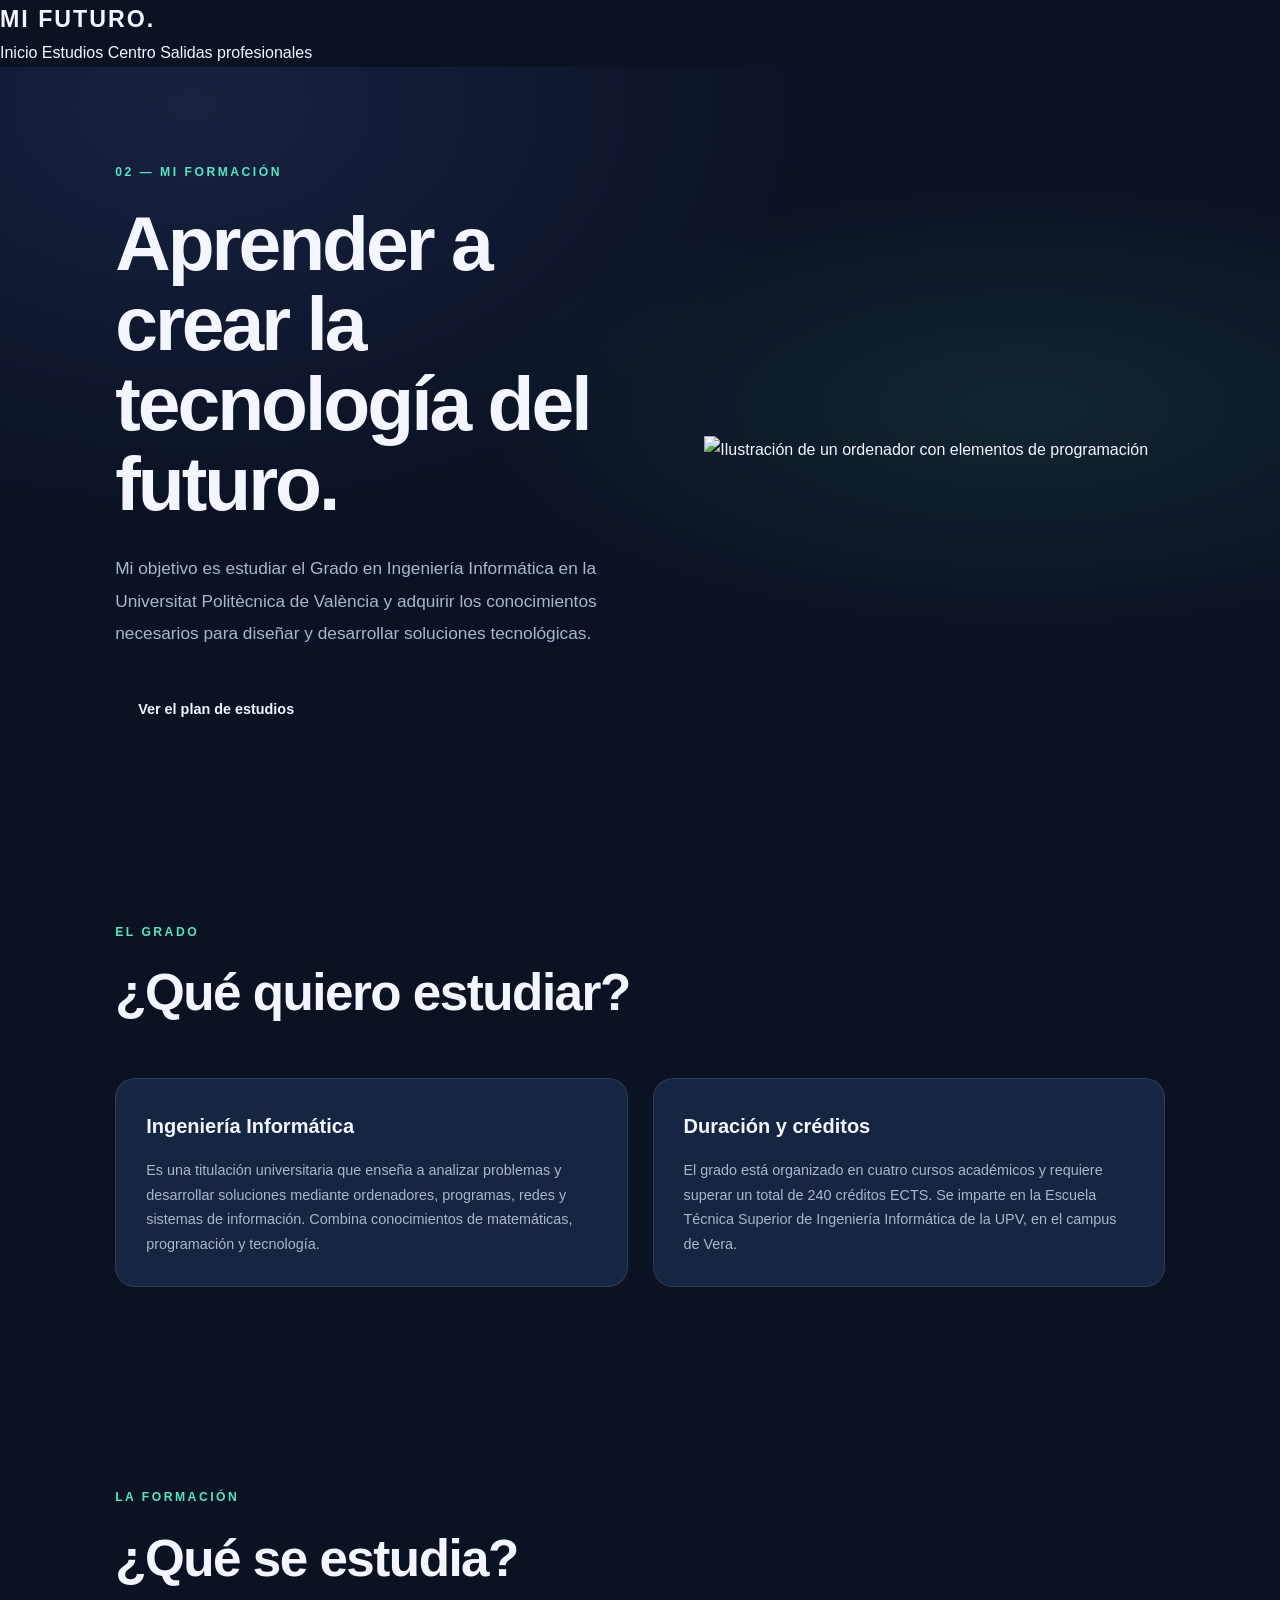
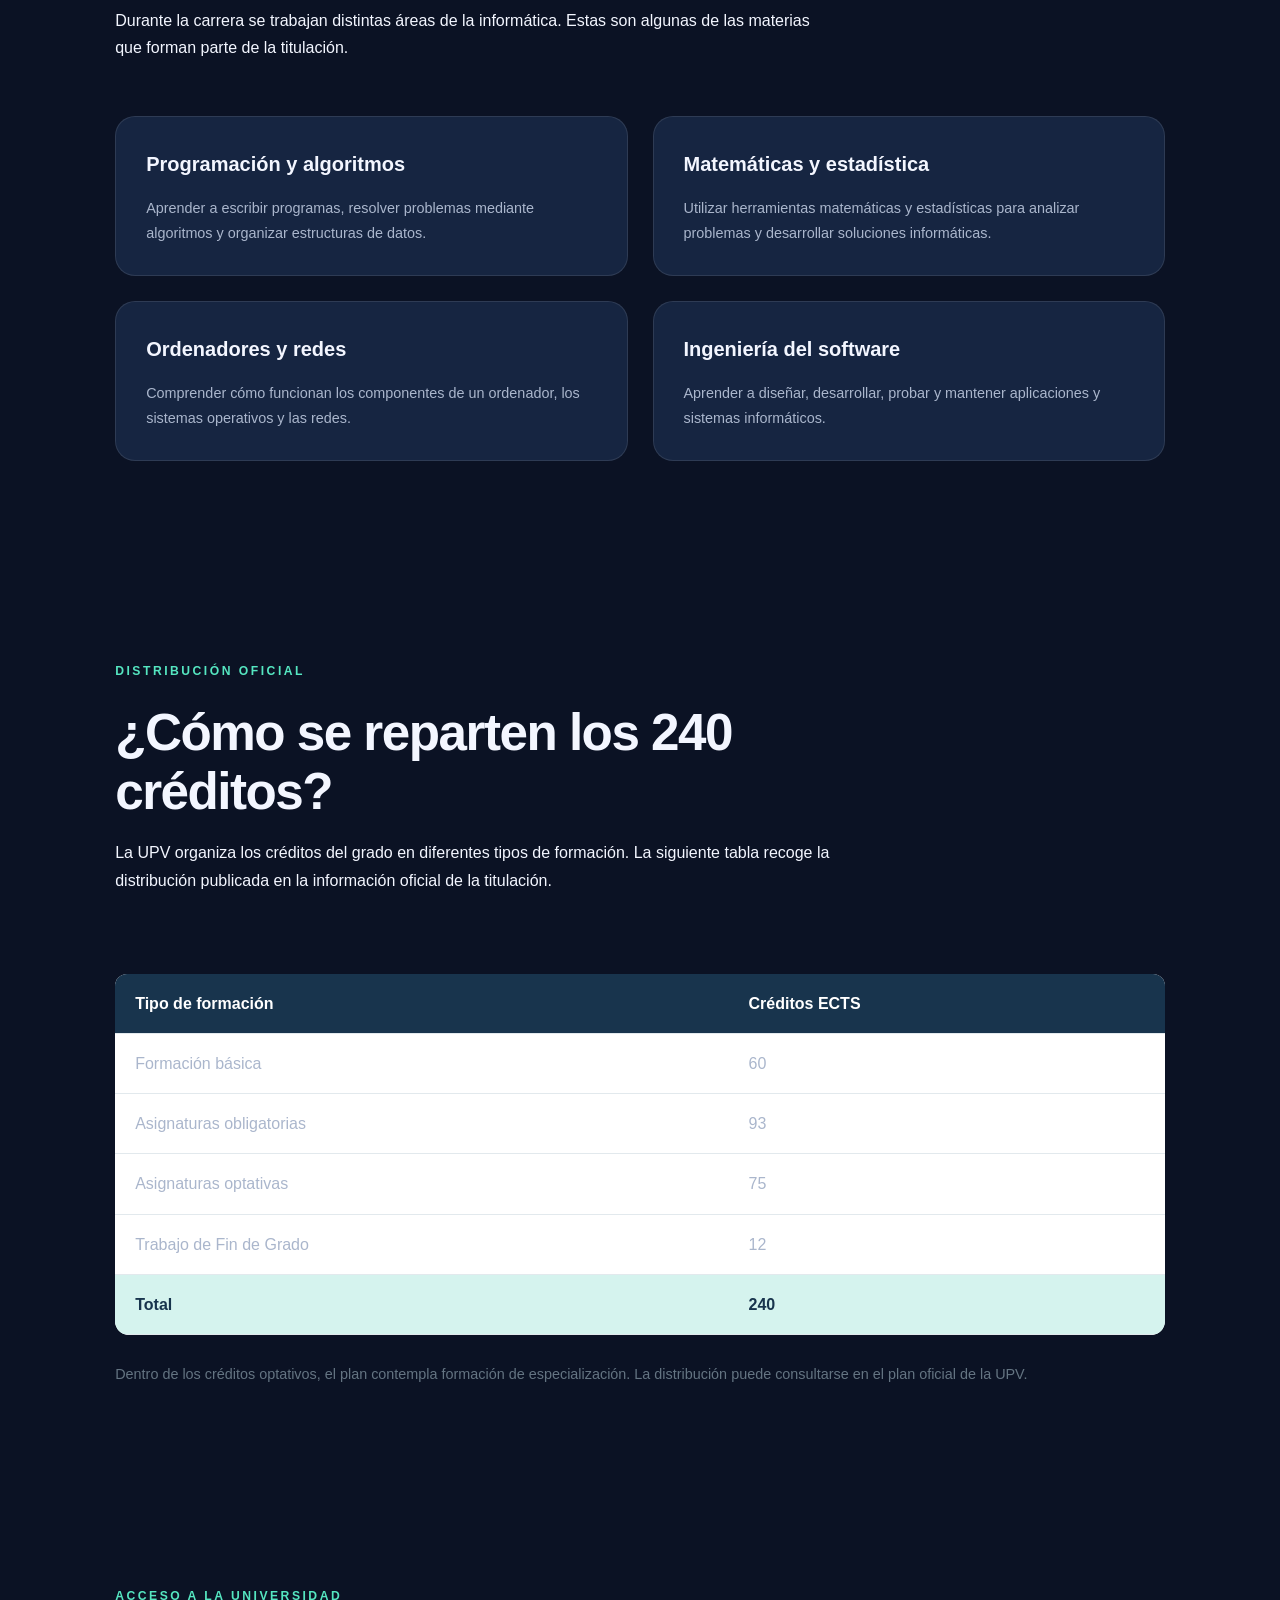
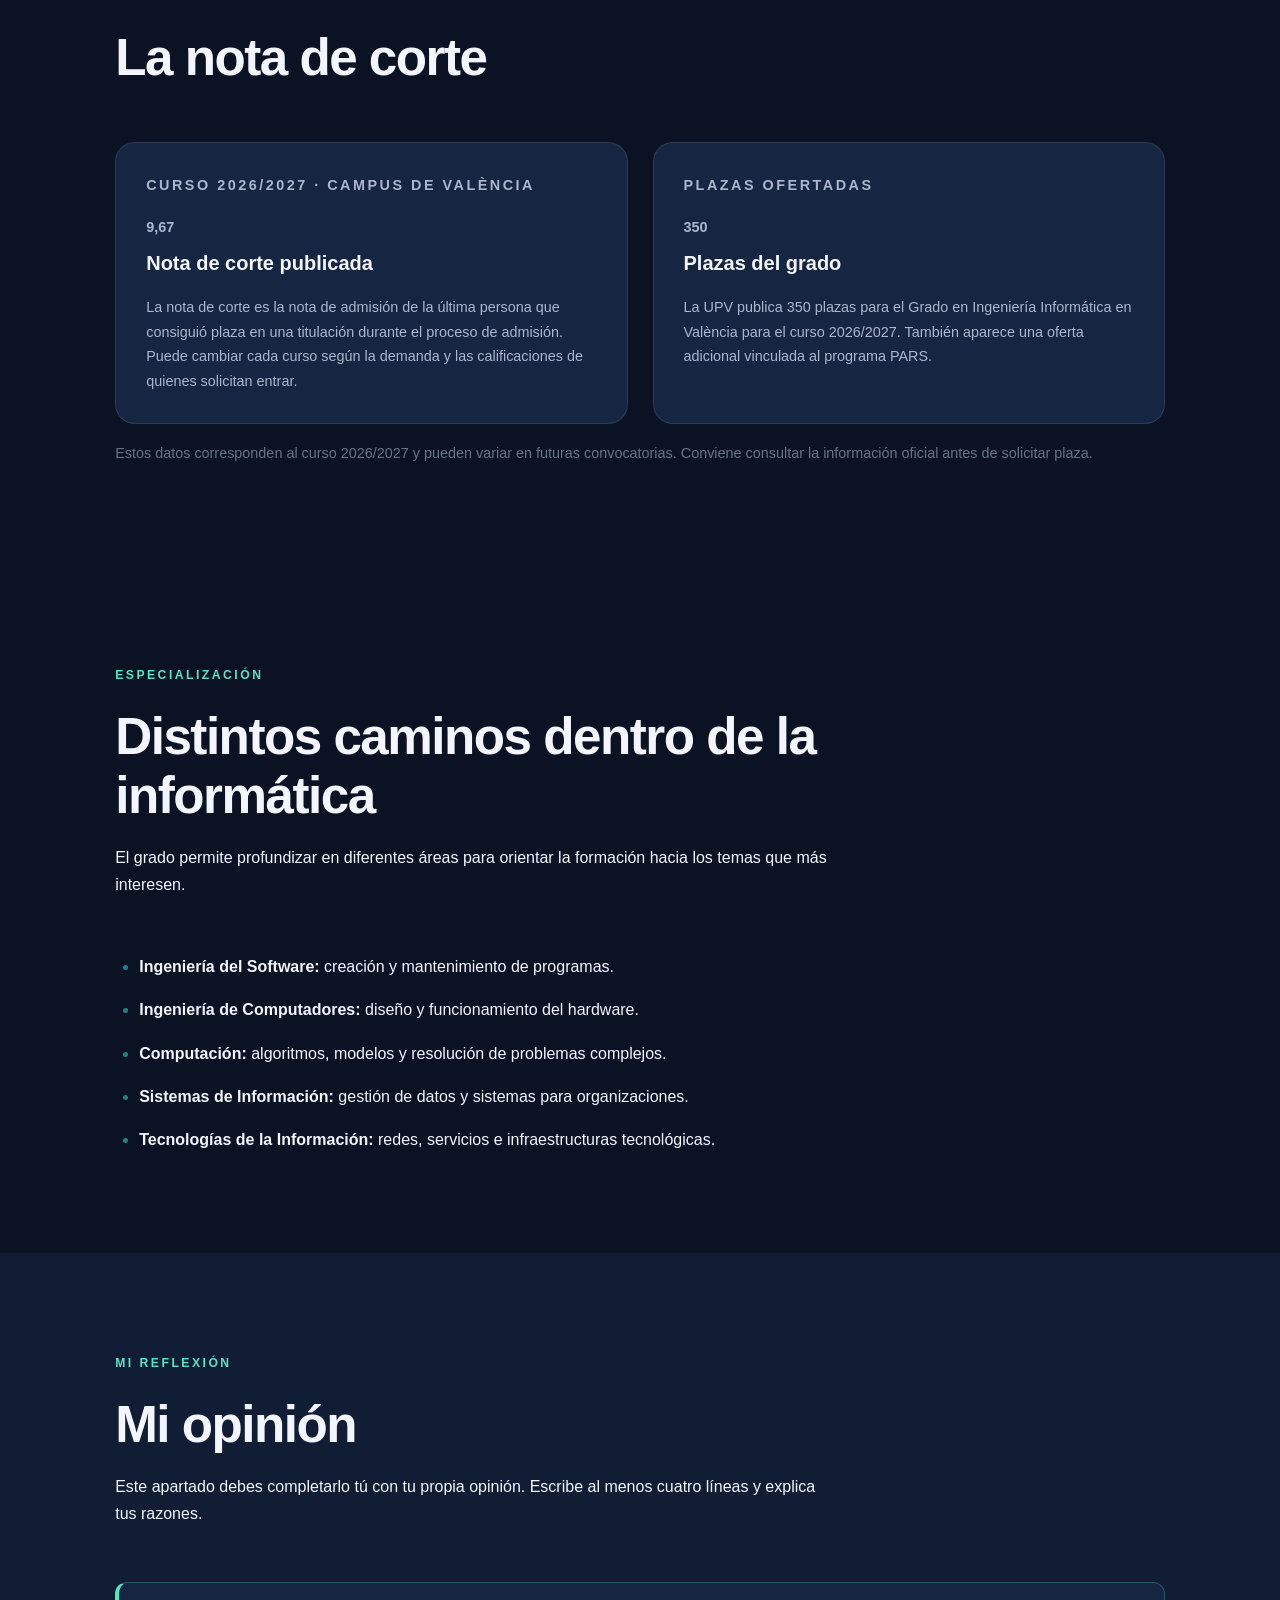
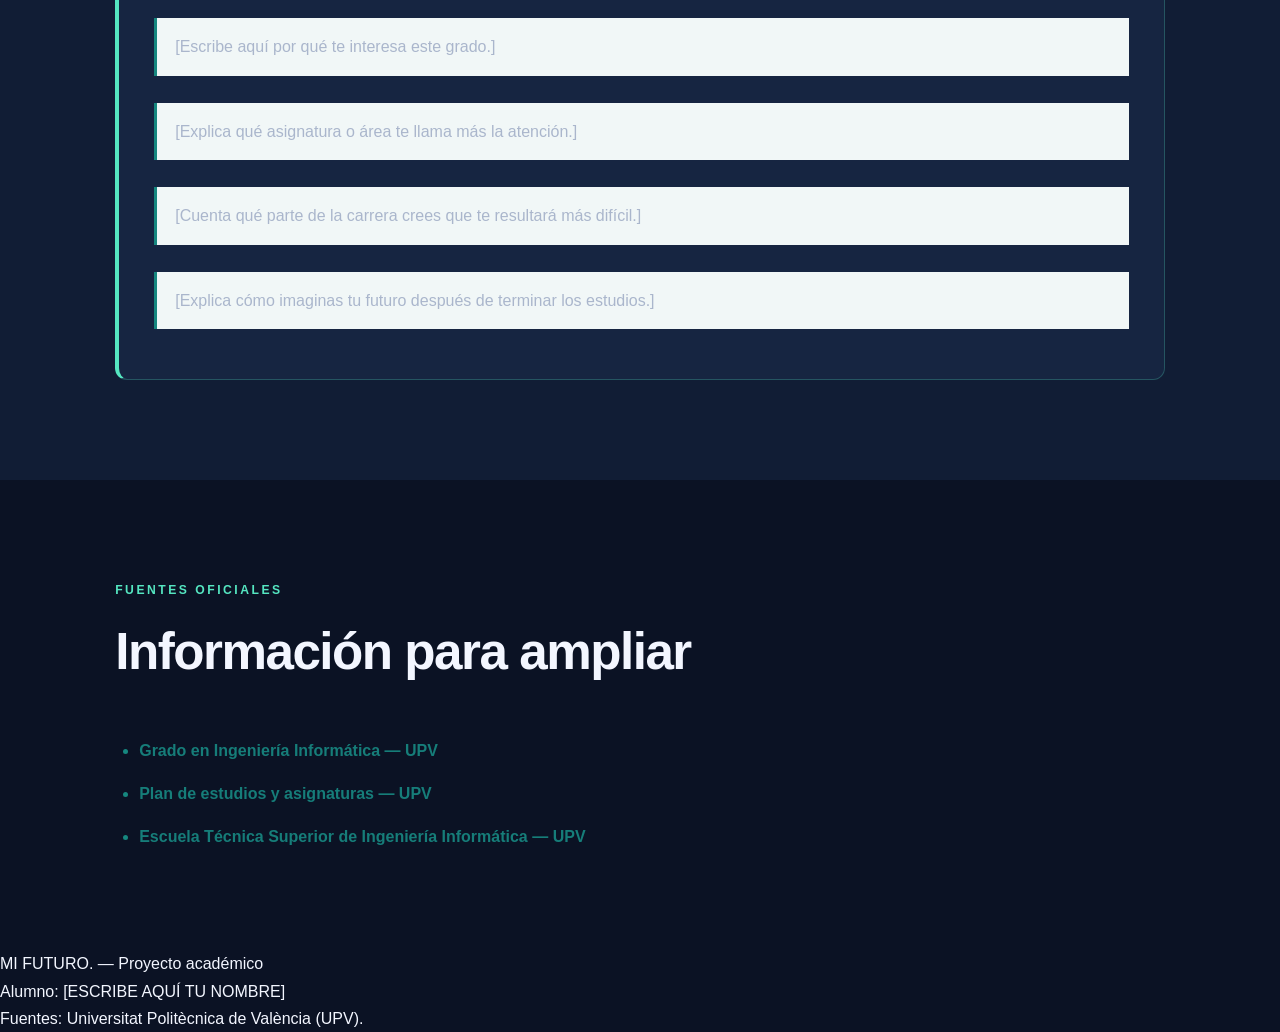
==== estudios.html @ d34e42cf "Add files via upload" ====
<!DOCTYPE html>
<html lang="es">
<head>
    <meta charset="UTF-8">
    <meta name="viewport" content="width=device-width, initial-scale=1.0">
    <meta name="description" content="Información sobre el Grado en Ingeniería Informática de la Universitat Politècnica de València.">
    <title>Estudios | Mi futuro</title>
    <link rel="stylesheet" href="style.css">
</head>
<body>

    <header class="site-header">
        <a href="index.html" class="logo">MI FUTURO.</a>

        <nav class="main-nav" aria-label="Navegación principal">
            <a href="index.html">Inicio</a>
            <a href="estudios.html" aria-current="page">Estudios</a>
            <a href="centro.html">Centro</a>
            <a href="salidas.html">Salidas profesionales</a>
        </nav>
    </header>

    <main>
        <section class="hero">
            <div class="hero-content">
                <p class="eyebrow">02 — MI FORMACIÓN</p>
                <h1>Aprender a crear la tecnología del futuro.</h1>
                <p class="hero-description">
                    Mi objetivo es estudiar el Grado en Ingeniería Informática
                    en la Universitat Politècnica de València y adquirir los
                    conocimientos necesarios para diseñar y desarrollar
                    soluciones tecnológicas.
                </p>
                <a href="#plan-estudios" class="button">Ver el plan de estudios</a>
            </div>

            <div class="hero-visual">
                <img src="img/estudios.svg"
                     alt="Ilustración de un ordenador con elementos de programación">
            </div>
        </section>

        <section class="content-section">
            <div class="section-heading">
                <p class="eyebrow">EL GRADO</p>
                <h2>¿Qué quiero estudiar?</h2>
            </div>

            <div class="content-grid">
                <article class="content-card">
                    <h3>Ingeniería Informática</h3>
                    <p>
                        Es una titulación universitaria que enseña a analizar
                        problemas y desarrollar soluciones mediante ordenadores,
                        programas, redes y sistemas de información. Combina
                        conocimientos de matemáticas, programación y tecnología.
                    </p>
                </article>

                <article class="content-card">
                    <h3>Duración y créditos</h3>
                    <p>
                        El grado está organizado en cuatro cursos académicos
                        y requiere superar un total de 240 créditos ECTS.
                        Se imparte en la Escuela Técnica Superior de Ingeniería
                        Informática de la UPV, en el campus de Vera.
                    </p>
                </article>
            </div>
        </section>

        <section class="content-section" id="plan-estudios">
            <div class="section-heading">
                <p class="eyebrow">LA FORMACIÓN</p>
                <h2>¿Qué se estudia?</h2>
                <p>
                    Durante la carrera se trabajan distintas áreas de la
                    informática. Estas son algunas de las materias que forman
                    parte de la titulación.
                </p>
            </div>

            <div class="content-grid">
                <article class="content-card">
                    <h3>Programación y algoritmos</h3>
                    <p>
                        Aprender a escribir programas, resolver problemas
                        mediante algoritmos y organizar estructuras de datos.
                    </p>
                </article>

                <article class="content-card">
                    <h3>Matemáticas y estadística</h3>
                    <p>
                        Utilizar herramientas matemáticas y estadísticas para
                        analizar problemas y desarrollar soluciones informáticas.
                    </p>
                </article>

                <article class="content-card">
                    <h3>Ordenadores y redes</h3>
                    <p>
                        Comprender cómo funcionan los componentes de un
                        ordenador, los sistemas operativos y las redes.
                    </p>
                </article>

                <article class="content-card">
                    <h3>Ingeniería del software</h3>
                    <p>
                        Aprender a diseñar, desarrollar, probar y mantener
                        aplicaciones y sistemas informáticos.
                    </p>
                </article>
            </div>
        </section>

        <section class="content-section">
            <div class="section-heading">
                <p class="eyebrow">DISTRIBUCIÓN OFICIAL</p>
                <h2>¿Cómo se reparten los 240 créditos?</h2>
                <p>
                    La UPV organiza los créditos del grado en diferentes tipos
                    de formación. La siguiente tabla recoge la distribución
                    publicada en la información oficial de la titulación.
                </p>
            </div>

            <div class="table-wrapper">
                <table class="info-table">
                    <thead>
                        <tr>
                            <th scope="col">Tipo de formación</th>
                            <th scope="col">Créditos ECTS</th>
                        </tr>
                    </thead>
                    <tbody>
                        <tr>
                            <td>Formación básica</td>
                            <td>60</td>
                        </tr>
                        <tr>
                            <td>Asignaturas obligatorias</td>
                            <td>93</td>
                        </tr>
                        <tr>
                            <td>Asignaturas optativas</td>
                            <td>75</td>
                        </tr>
                        <tr>
                            <td>Trabajo de Fin de Grado</td>
                            <td>12</td>
                        </tr>
                        <tr>
                            <th scope="row">Total</th>
                            <th>240</th>
                        </tr>
                    </tbody>
                </table>
            </div>

            <p class="small-note">
                Dentro de los créditos optativos, el plan contempla formación
                de especialización. La distribución puede consultarse en el
                plan oficial de la UPV.
            </p>
        </section>

        <section class="content-section">
            <div class="section-heading">
                <p class="eyebrow">ACCESO A LA UNIVERSIDAD</p>
                <h2>La nota de corte</h2>
            </div>

            <div class="content-grid">
                <article class="content-card">
                    <p class="eyebrow">CURSO 2026/2027 · CAMPUS DE VALÈNCIA</p>
                    <p class="large-number">9,67</p>
                    <h3>Nota de corte publicada</h3>
                    <p>
                        La nota de corte es la nota de admisión de la última
                        persona que consiguió plaza en una titulación durante
                        el proceso de admisión. Puede cambiar cada curso según
                        la demanda y las calificaciones de quienes solicitan
                        entrar.
                    </p>
                </article>

                <article class="content-card">
                    <p class="eyebrow">PLAZAS OFERTADAS</p>
                    <p class="large-number">350</p>
                    <h3>Plazas del grado</h3>
                    <p>
                        La UPV publica 350 plazas para el Grado en Ingeniería
                        Informática en València para el curso 2026/2027.
                        También aparece una oferta adicional vinculada al
                        programa PARS.
                    </p>
                </article>
            </div>

            <p class="small-note">
                Estos datos corresponden al curso 2026/2027 y pueden variar
                en futuras convocatorias. Conviene consultar la información
                oficial antes de solicitar plaza.
            </p>
        </section>

        <section class="content-section">
            <div class="section-heading">
                <p class="eyebrow">ESPECIALIZACIÓN</p>
                <h2>Distintos caminos dentro de la informática</h2>
                <p>
                    El grado permite profundizar en diferentes áreas para
                    orientar la formación hacia los temas que más interesen.
                </p>
            </div>

            <ul class="feature-list">
                <li><strong>Ingeniería del Software:</strong> creación y mantenimiento de programas.</li>
                <li><strong>Ingeniería de Computadores:</strong> diseño y funcionamiento del hardware.</li>
                <li><strong>Computación:</strong> algoritmos, modelos y resolución de problemas complejos.</li>
                <li><strong>Sistemas de Información:</strong> gestión de datos y sistemas para organizaciones.</li>
                <li><strong>Tecnologías de la Información:</strong> redes, servicios e infraestructuras tecnológicas.</li>
            </ul>
        </section>

        <section class="opinion-section">
            <div class="section-heading">
                <p class="eyebrow">MI REFLEXIÓN</p>
                <h2>Mi opinión</h2>
                <p>
                    Este apartado debes completarlo tú con tu propia opinión.
                    Escribe al menos cuatro líneas y explica tus razones.
                </p>
            </div>

            <div class="opinion-writing">
                <p>[Escribe aquí por qué te interesa este grado.]</p>
                <p>[Explica qué asignatura o área te llama más la atención.]</p>
                <p>[Cuenta qué parte de la carrera crees que te resultará más difícil.]</p>
                <p>[Explica cómo imaginas tu futuro después de terminar los estudios.]</p>
            </div>
        </section>

        <section class="content-section">
            <div class="section-heading">
                <p class="eyebrow">FUENTES OFICIALES</p>
                <h2>Información para ampliar</h2>
            </div>

            <ul class="feature-list">
                <li>
                    <a href="https://www.upv.es/titulaciones/GII/index-es.html" target="_blank" rel="noopener noreferrer">
                        Grado en Ingeniería Informática — UPV
                    </a>
                </li>
                <li>
                    <a href="https://www.upv.es/titulaciones/GII/menu_1013007c.html" target="_blank" rel="noopener noreferrer">
                        Plan de estudios y asignaturas — UPV
                    </a>
                </li>
                <li>
                    <a href="https://www.upv.es/entidades/etsinf/" target="_blank" rel="noopener noreferrer">
                        Escuela Técnica Superior de Ingeniería Informática — UPV
                    </a>
                </li>
            </ul>
        </section>
    </main>

    <footer class="site-footer">
        <p>MI FUTURO. — Proyecto académico</p>
        <p>Alumno: [ESCRIBE AQUÍ TU NOMBRE]</p>
        <p>Fuentes: Universitat Politècnica de València (UPV).</p>
    </footer>

</body>
</html>
---- style.css ----
/* =====================================================
   MI FUTURO — DISEÑO GENERAL
   Proyecto: Ingeniería Informática
   ===================================================== */

/* 1. VARIABLES Y CONFIGURACIÓN */

:root {
    --background: #0b1224;
    --background-light: #111d35;
    --card: #162541;
    --card-hover: #1c3152;
    --primary: #55e6c1;
    --secondary: #7898ff;
    --text: #f3f6ff;
    --muted: #aab6cc;
    --border: rgba(255, 255, 255, 0.10);
    --radius: 20px;
    --transition: 0.3s ease;
}

* {
    margin: 0;
    padding: 0;
    box-sizing: border-box;
}

html {
    scroll-behavior: smooth;
    scroll-padding-top: 100px;
}

body {
    background: var(--background);
    color: var(--text);
    font-family: "Segoe UI", Arial, sans-serif;
    line-height: 1.7;
    overflow-x: hidden;
}

a {
    color: inherit;
    text-decoration: none;
}

img {
    display: block;
    max-width: 100%;
}

::selection {
    background: var(--primary);
    color: var(--background);
}


/* 2. CABECERA Y NAVEGACIÓN */

.header {
    width: 100%;
    min-height: 88px;
    padding: 18px 7%;
    display: flex;
    justify-content: space-between;
    align-items: center;
    gap: 25px;
    background: rgba(11, 18, 36, 0.94);
    border-bottom: 1px solid var(--border);
    position: sticky;
    top: 0;
    z-index: 100;
    backdrop-filter: blur(16px);
}

.logo {
    font-size: 1.45rem;
    font-weight: 900;
    letter-spacing: 2px;
    white-space: nowrap;
}

.logo span {
    color: var(--primary);
}

.nav {
    display: flex;
    align-items: center;
    justify-content: center;
    gap: 30px;
}

.nav a {
    color: var(--muted);
    font-size: 0.88rem;
    font-weight: 600;
    transition: var(--transition);
    position: relative;
}

.nav a:hover,
.nav a.active {
    color: var(--primary);
}

.nav a::after {
    content: "";
    position: absolute;
    left: 0;
    bottom: -8px;
    width: 0;
    height: 2px;
    background: var(--primary);
    transition: var(--transition);
}

.nav a:hover::after,
.nav a.active::after {
    width: 100%;
}

.header-button {
    padding: 11px 17px;
    border: 1px solid var(--primary);
    border-radius: 30px;
    color: var(--primary);
    font-size: 0.8rem;
    font-weight: 700;
    white-space: nowrap;
    transition: var(--transition);
}

.header-button:hover {
    background: var(--primary);
    color: var(--background);
}


/* 3. BOTONES */

.button {
    display: inline-flex;
    justify-content: center;
    align-items: center;
    gap: 10px;
    padding: 15px 23px;
    border-radius: 9px;
    font-size: 0.9rem;
    font-weight: 750;
    transition: var(--transition);
}

.button-primary {
    background: var(--primary);
    color: #091528;
    box-shadow: 0 8px 28px rgba(85, 230, 193, 0.15);
}

.button-primary:hover {
    transform: translateY(-4px);
    box-shadow: 0 12px 35px rgba(85, 230, 193, 0.28);
}

.button-secondary {
    border: 1px solid var(--border);
    color: var(--text);
    background: rgba(255, 255, 255, 0.03);
}

.button-secondary:hover {
    border-color: var(--primary);
    color: var(--primary);
    transform: translateY(-3px);
}


/* 4. PORTADA PRINCIPAL */

.hero {
    min-height: 690px;
    padding: 95px 9% 85px;
    display: grid;
    grid-template-columns: 1.05fr 0.95fr;
    align-items: center;
    gap: 45px;
    position: relative;
    overflow: hidden;
    background:
        radial-gradient(ellipse at 80% 45%, rgba(85, 230, 193, 0.09), transparent 38%),
        radial-gradient(ellipse at 15% 5%, rgba(108, 140, 255, 0.13), transparent 40%),
        var(--background);
}

.hero-content {
    max-width: 620px;
    position: relative;
    z-index: 2;
}

.eyebrow {
    color: var(--primary);
    font-size: 0.76rem;
    font-weight: 800;
    letter-spacing: 2.5px;
    text-transform: uppercase;
    margin-bottom: 22px;
}

.hero h1 {
    font-size: clamp(3rem, 6vw, 5.4rem);
    line-height: 1.04;
    letter-spacing: -3px;
    font-weight: 850;
    margin-bottom: 28px;
}

.hero h1 span,
.final-section h2 span {
    color: var(--primary);
}

.hero-description {
    max-width: 540px;
    color: var(--muted);
    font-size: 1.08rem;
    line-height: 1.9;
    margin-bottom: 32px;
}

.hero-actions {
    display: flex;
    flex-wrap: wrap;
    gap: 14px;
}

.hero-note {
    display: flex;
    align-items: center;
    gap: 10px;
    margin-top: 38px;
    color: var(--muted);
    font-size: 0.7rem;
    font-weight: 700;
    letter-spacing: 1.5px;
}

.status-dot {
    width: 9px;
    height: 9px;
    border-radius: 50%;
    background: var(--primary);
    box-shadow: 0 0 15px var(--primary);
}

.hero-visual {
    position: relative;
    display: flex;
    align-items: center;
    justify-content: center;
    min-width: 0;
}

.hero-image {
    width: 100%;
    max-width: 550px;
    filter: drop-shadow(0 25px 50px rgba(0, 0, 0, 0.3));
    animation: float 6s ease-in-out infinite;
}

.floating-card {
    position: absolute;
    bottom: 7%;
    left: -4%;
    display: flex;
    align-items: center;
    gap: 15px;
    padding: 17px 22px;
    border: 1px solid var(--border);
    border-radius: 15px;
    background: rgba(22, 37, 65, 0.94);
    box-shadow: 0 15px 45px rgba(0, 0, 0, 0.25);
    backdrop-filter: blur(12px);
}

.floating-icon {
    display: grid;
    place-items: center;
    width: 43px;
    height: 43px;
    border-radius: 12px;
    background: rgba(85, 230, 193, 0.13);
    color: var(--primary);
    font-size: 1.5rem;
}

.floating-card strong {
    display: block;
    font-size: 0.9rem;
}

.floating-card p {
    color: var(--muted);
    font-size: 0.78rem;
}

.hero-number {
    position: absolute;
    bottom: 30px;
    right: 8%;
    color: rgba(255, 255, 255, 0.25);
    font-size: 0.8rem;
    font-weight: 800;
    letter-spacing: 3px;
}

@keyframes float {
    0%, 100% {
        transform: translateY(0);
    }

    50% {
        transform: translateY(-12px);
    }
}


/* 5. FRASE DESTACADA */

.quote-section {
    padding: 100px 12%;
    text-align: center;
    background: var(--background-light);
    border-top: 1px solid var(--border);
    border-bottom: 1px solid var(--border);
}

.quote-label {
    color: var(--secondary);
    font-size: 0.72rem;
    font-weight: 800;
    letter-spacing: 2px;
    margin-bottom: 25px;
}

.quote-section h2 {
    max-width: 950px;
    margin: auto;
    font-size: clamp(2rem, 4.2vw, 3.5rem);
    line-height: 1.3;
    letter-spacing: -1px;
}

.quote-section h2 span {
    color: var(--primary);
}


/* 6. SECCIONES GENERALES */

.intro-section,
.reasons-section,
.journey-section,
.transport-section,
.sources-section {
    padding: 110px 9%;
}

.section-heading {
    max-width: 720px;
    margin-bottom: 55px;
}

.section-heading h2,
.opinion-heading h2 {
    font-size: clamp(2.1rem, 4vw, 3.4rem);
    line-height: 1.15;
    letter-spacing: -1.5px;
    margin-bottom: 18px;
}

.section-description {
    max-width: 620px;
    color: var(--muted);
    font-size: 1rem;
    line-height: 1.9;
}


/* 7. PRESENTACIÓN Y TARJETA */

.intro-grid {
    display: grid;
    grid-template-columns: 1.5fr 0.8fr;
    align-items: center;
    gap: 70px;
}

.intro-main p {
    color: var(--muted);
    margin-bottom: 20px;
}

.intro-main .large-text {
    color: var(--text);
    font-size: 1.4rem;
    font-weight: 600;
    line-height: 1.6;
}

.intro-card {
    padding: 38px;
    border: 1px solid rgba(85, 230, 193, 0.2);
    border-radius: var(--radius);
    background:
        linear-gradient(145deg, rgba(85, 230, 193, 0.09), transparent 70%),
        var(--card);
    box-shadow: 0 25px 65px rgba(0, 0, 0, 0.18);
}

.card-number {
    color: var(--primary);
    font-size: 0.7rem;
    font-weight: 800;
    letter-spacing: 2px;
}

.intro-card h3 {
    font-size: 2rem;
    line-height: 1.2;
    margin: 22px 0 12px;
}

.intro-card p {
    color: var(--muted);
}

.card-line {
    height: 1px;
    background: var(--border);
    margin: 28px 0;
}

.card-location {
    display: block;
    color: var(--muted);
    font-size: 0.85rem;
    margin-top: 10px;
}

.text-link {
    display: inline-block;
    margin-top: 22px;
    color: var(--primary);
    font-size: 0.86rem;
    font-weight: 750;
    transition: var(--transition);
}

.text-link:hover {
    color: var(--secondary);
    transform: translateX(4px);
}


/* 8. TARJETAS DE RAZONES */

.reasons-section {
    background: var(--background-light);
}

.reason-grid {
    display: grid;
    grid-template-columns: repeat(3, 1fr);
    gap: 22px;
}

.reason-card {
    min-height: 285px;
    padding: 32px;
    border: 1px solid var(--border);
    border-radius: var(--radius);
    background: var(--card);
    position: relative;
    transition: var(--transition);
}

.reason-card:hover {
    transform: translateY(-8px);
    border-color: rgba(85, 230, 193, 0.5);
    background: var(--card-hover);
    box-shadow: 0 20px 45px rgba(0, 0, 0, 0.18);
}

.reason-icon {
    display: grid;
    place-items: center;
    width: 52px;
    height: 52px;
    border-radius: 14px;
    background: rgba(85, 230, 193, 0.12);
    color: var(--primary);
    font-size: 1.6rem;
    margin-bottom: 25px;
}

.reason-index {
    position: absolute;
    top: 35px;
    right: 30px;
    color: rgba(255, 255, 255, 0.25);
    font-size: 0.8rem;
    font-weight: 800;
}

.reason-card h3 {
    font-size: 1.2rem;
    margin-bottom: 12px;
}

.reason-card p {
    color: var(--muted);
    font-size: 0.9rem;
    line-height: 1.8;
}


/* 9. RECORRIDO Y ENLACES */

.journey-list,
.sources-list {
    border-top: 1px solid var(--border);
}

.journey-item,
.source-item {
    display: grid;
    grid-template-columns: 65px 1fr 35px;
    align-items: center;
    gap: 25px;
    padding: 28px 10px;
    border-bottom: 1px solid var(--border);
    transition: var(--transition);
}

.journey-item:hover,
.source-item:hover {
    padding-left: 22px;
    background: rgba(85, 230, 193, 0.035);
}

.journey-number,
.source-item > span:first-child {
    color: var(--primary);
    font-size: 0.9rem;
    font-weight: 800;
}

.journey-item h3,
.source-item h3 {
    font-size: 1.15rem;
    margin-bottom: 4px;
}

.journey-item p,
.source-item p {
    color: var(--muted);
    font-size: 0.88rem;
}

.journey-arrow {
    color: var(--primary);
    font-size: 1.4rem;
    transition: var(--transition);
}

.journey-item:hover .journey-arrow,
.source-item:hover .journey-arrow {
    transform: translate(5px, -5px);
}


/* 10. CIERRE DE PÁGINA */

.final-section {
    padding: 110px 9%;
    text-align: center;
    background:
        radial-gradient(ellipse at 50% 100%, rgba(85, 230, 193, 0.13), transparent 55%),
        var(--background-light);
    border-top: 1px solid var(--border);
}

.final-section h2 {
    font-size: clamp(2.8rem, 6vw, 5rem);
    line-height: 1.1;
    letter-spacing: -2px;
    margin-bottom: 35px;
}


/* 11. PIE DE PÁGINA */

.footer {
    padding: 50px 9% 25px;
    background: #080e1c;
    border-top: 1px solid var(--border);
}

.footer-top {
    display: flex;
    justify-content: space-between;
    align-items: center;
    gap: 25px;
    padding-bottom: 35px;
    border-bottom: 1px solid var(--border);
}

.footer-top p {
    color: var(--muted);
    font-size: 0.85rem;
}

.footer-bottom {
    display: flex;
    justify-content: space-between;
    align-items: center;
    flex-wrap: wrap;
    gap: 15px;
    padding-top: 25px;
}

.footer-bottom p {
    color: var(--muted);
    font-size: 0.75rem;
}

.footer-bottom a {
    color: var(--primary);
}

.footer-bottom a:hover {
    text-decoration: underline;
}


/* =====================================================
   ESTILOS ESPECÍFICOS DE CENTRO.HTML
   ===================================================== */

/* 12. ESTADÍSTICAS DEL CAMPUS */

.center-stats {
    display: grid;
    grid-template-columns: repeat(3, 1fr);
    padding: 45px 9%;
    background: var(--background-light);
    border-top: 1px solid var(--border);
    border-bottom: 1px solid var(--border);
    text-align: center;
}

.center-stat {
    padding: 15px;
    border-right: 1px solid var(--border);
}

.center-stat:last-child {
    border-right: none;
}

.stat-number {
    display: block;
    color: var(--primary);
    font-size: clamp(2rem, 4vw, 3rem);
    font-weight: 850;
    letter-spacing: -2px;
}

.center-stat p {
    color: var(--muted);
    font-size: 0.86rem;
    margin-top: 5px;
}


/* 13. PORTADA DEL CAMPUS */

.center-hero {
    background:
        radial-gradient(ellipse at 80% 45%, rgba(108, 140, 255, 0.14), transparent 40%),
        radial-gradient(ellipse at 15% 5%, rgba(85, 230, 193, 0.08), transparent 40%),
        var(--background);
}


/* 14. TRANSPORTE */

.transport-section {
    background: var(--background-light);
}

.transport-grid {
    display: grid;
    grid-template-columns: repeat(3, 1fr);
    gap: 22px;
}

.transport-card {
    padding: 32px;
    border-radius: var(--radius);
    border: 1px solid var(--border);
    background: var(--card);
    transition: var(--transition);
}

.transport-card:hover {
    transform: translateY(-7px);
    border-color: var(--secondary);
}

.transport-icon {
    display: block;
    font-size: 2rem;
    margin-bottom: 20px;
}

.transport-card h3 {
    font-size: 1.25rem;
    margin-bottom: 12px;
}

.transport-card p {
    color: var(--muted);
    font-size: 0.9rem;
    line-height: 1.8;
}

.transport-note {
    display: flex;
    align-items: flex-start;
    gap: 15px;
    padding: 20px;
    margin-top: 30px;
    border: 1px solid rgba(120, 152, 255, 0.25);
    border-radius: 12px;
    background: rgba(120, 152, 255, 0.06);
}

.note-symbol {
    display: grid;
    place-items: center;
    flex-shrink: 0;
    width: 27px;
    height: 27px;
    border-radius: 50%;
    background: var(--secondary);
    color: var(--background);
    font-weight: 900;
}

.transport-note p {
    color: var(--muted);
    font-size: 0.85rem;
}


/* 15. VIDA UNIVERSITARIA */

.campus-life-section {
    display: grid;
    grid-template-columns: 1.2fr 0.8fr;
    gap: 70px;
    align-items: center;
    padding: 110px 9%;
}

.campus-life-content h2 {
    font-size: clamp(2.1rem, 4vw, 3.3rem);
    line-height: 1.2;
    margin-bottom: 25px;
}

.campus-life-content > p:not(.eyebrow) {
    color: var(--muted);
    margin-bottom: 20px;
}

.campus-life-content .button {
    margin-top: 15px;
}

.campus-life-side {
    display: grid;
    gap: 15px;
}

.life-highlight {
    padding: 25px;
    border-radius: 14px;
    border: 1px solid var(--border);
    background: var(--card);
    transition: var(--transition);
}

.life-highlight:hover {
    border-color: var(--primary);
    transform: translateX(5px);
}

.life-highlight span {
    color: var(--primary);
    font-size: 0.75rem;
    font-weight: 800;
}

.life-highlight strong {
    display: block;
    font-size: 1.1rem;
    margin: 5px 0;
}

.life-highlight p {
    color: var(--muted);
    font-size: 0.85rem;
}


/* 16. OPINIÓN PERSONAL */

.opinion-section {
    padding: 100px 9%;
    background: var(--background-light);
}

.opinion-heading {
    max-width: 700px;
    margin-bottom: 40px;
}

.opinion-heading > p:last-child {
    color: var(--muted);
}

.opinion-writing {
    padding: 35px;
    border: 1px solid rgba(85, 230, 193, 0.25);
    border-left: 4px solid var(--primary);
    border-radius: 12px;
    background: var(--card);
}

.opinion-writing p {
    color: var(--muted);
    margin-bottom: 15px;
}

.opinion-writing p strong {
    color: var(--primary);
}


/* 17. PÁGINAS DE ESTUDIOS Y SALIDAS */

.content-section {
    padding: 100px 9%;
}

.content-grid {
    display: grid;
    grid-template-columns: repeat(2, 1fr);
    gap: 25px;
}

.content-card {
    padding: 30px;
    border: 1px solid var(--border);
    border-radius: var(--radius);
    background: var(--card);
    transition: var(--transition);
}

.content-card:hover {
    transform: translateY(-5px);
    border-color: var(--primary);
}

.content-card h3 {
    margin-bottom: 15px;
    font-size: 1.25rem;
}

.content-card p,
.content-card li {
    color: var(--muted);
    font-size: 0.9rem;
}

.content-card ul {
    padding-left: 22px;
}

.content-card li {
    margin-bottom: 8px;
}

.info-table {
    width: 100%;
    border-collapse: collapse;
    margin-top: 25px;
    background: var(--card);
    border-radius: 12px;
    overflow: hidden;
}

.info-table th,
.info-table td {
    padding: 16px;
    text-align: left;
    border-bottom: 1px solid var(--border);
}

.info-table th {
    background: rgba(85, 230, 193, 0.12);
    color: var(--primary);
}

.info-table td {
    color: var(--muted);
}


/* 18. ANIMACIÓN DE APARICIÓN */

@media (prefers-reduced-motion: no-preference) {
    .reason-card,
    .transport-card,
    .content-card,
    .intro-card {
        animation: appear 0.7s ease both;
    }
}

@keyframes appear {
    from {
        opacity: 0.75;
        transform: translateY(12px);
    }

    to {
        opacity: 1;
        transform: translateY(0);
    }
}


/* =====================================================
   DISEÑO RESPONSIVE
   ===================================================== */

/* TABLETS Y PORTÁTILES */

@media (max-width: 1050px) {

    .header {
        padding: 18px 4%;
    }

    .nav {
        gap: 17px;
    }

    .header-button {
        display: none;
    }

    .hero {
        padding-left: 6%;
        padding-right: 6%;
        gap: 20px;
    }

    .intro-section,
    .reasons-section,
    .journey-section,
    .transport-section,
    .sources-section,
    .campus-life-section,
    .opinion-section {
        padding-left: 6%;
        padding-right: 6%;
    }

    .reason-grid,
    .transport-grid {
        gap: 15px;
    }
}


/* MÓVILES */

@media (max-width: 760px) {

    html {
        scroll-padding-top: 135px;
    }

    .header {
        position: sticky;
        padding: 15px 5%;
        min-height: auto;
        flex-wrap: wrap;
        justify-content: center;
        gap: 12px;
    }

    .logo {
        width: 100%;
        text-align: center;
        font-size: 1.3rem;
    }

    .nav {
        width: 100%;
        justify-content: center;
        flex-wrap: wrap;
        gap: 12px 20px;
    }

    .nav a {
        font-size: 0.78rem;
    }

    .hero {
        min-height: auto;
        padding: 75px 6% 90px;
        grid-template-columns: 1fr;
        text-align: center;
        gap: 35px;
    }

    .hero-content {
        margin: auto;
    }

    .hero h1 {
        font-size: clamp(2.8rem, 12vw, 4rem);
        letter-spacing: -2px;
    }

    .hero-description {
        font-size: 0.98rem;
        margin-left: auto;
        margin-right: auto;
    }

    .hero-actions {
        justify-content: center;
    }

    .hero-note {
        justify-content: center;
    }

    .hero-visual {
        max-width: 490px;
        margin: auto;
        width: 100%;
    }

    .floating-card {
        left: 0;
        bottom: 0;
        padding: 12px 15px;
    }

    .hero-number {
        right: 6%;
    }

    .quote-section {
        padding: 75px 7%;
    }

    .intro-section,
    .reasons-section,
    .journey-section,
    .transport-section,
    .sources-section,
    .campus-life-section,
    .opinion-section,
    .content-section {
        padding: 75px 6%;
    }

    .intro-grid,
    .campus-life-section {
        grid-template-columns: 1fr;
        gap: 35px;
    }

    .reason-grid,
    .transport-grid {
        grid-template-columns: 1fr;
    }

    .reason-card {
        min-height: auto;
    }

    .center-stats {
        padding: 25px 4%;
    }

    .center-stat {
        padding: 10px 5px;
    }

    .center-stat p {
        font-size: 0.7rem;
    }

    .journey-item,
    .source-item {
        grid-template-columns: 35px 1fr 25px;
        gap: 12px;
        padding: 23px 5px;
    }

    .journey-item h3,
    .source-item h3 {
        font-size: 1rem;
    }

    .journey-item p,
    .source-item p {
        font-size: 0.78rem;
    }

    .content-grid {
        grid-template-columns: 1fr;
    }

    .info-table {
        font-size: 0.8rem;
    }

    .info-table th,
    .info-table td {
        padding: 11px 8px;
    }

    .footer {
        padding: 40px 6% 25px;
    }

    .footer-top {
        flex-direction: column;
        text-align: center;
    }

    .footer-bottom {
        flex-direction: column;
        text-align: center;
    }

    .final-section {
        padding: 80px 6%;
    }
}


/* MÓVILES PEQUEÑOS */

@media (max-width: 400px) {

    .nav {
        gap: 10px 13px;
    }

    .nav a {
        font-size: 0.72rem;
    }

    .hero-actions {
        flex-direction: column;
    }

    .button {
        width: 100%;
        text-align: center;
    }

    .intro-card,
    .reason-card,
    .transport-card {
        padding: 24px;
    }

    .center-stat .stat-number {
        font-size: 1.6rem;
    }
}

/* Elementos complementarios de estudios.html */

.table-wrapper {
    width: 100%;
    overflow-x: auto;
    margin: 28px 0;
    border-radius: 14px;
}

.info-table {
    width: 100%;
    border-collapse: collapse;
    background: #ffffff;
    text-align: left;
}

.info-table th,
.info-table td {
    padding: 16px 20px;
    border-bottom: 1px solid #e2e9ed;
}

.info-table thead th {
    background: #18344d;
    color: #ffffff;
}

.info-table tbody tr:last-child {
    background: #e7f5f4;
    font-weight: bold;
}

.info-table tbody tr:last-child th {
    color: #18344d;
}

.large-number {
    margin: 12px 0;
    color: #16877f;
    font-size: clamp(3rem, 7vw, 5rem);
    font-weight: 800;
    line-height: 1;
}

.feature-list {
    display: grid;
    gap: 16px;
    padding-left: 24px;
    line-height: 1.7;
}

.feature-list li::marker {
    color: #16877f;
}

.feature-list a {
    color: #167d79;
    font-weight: 700;
}

.small-note {
    margin-top: 18px;
    color: #647482;
    font-size: 0.9rem;
    line-height: 1.6;
}

.opinion-writing {
    display: grid;
    gap: 12px;
}

.opinion-writing p {
    padding: 16px 18px;
    border-left: 3px solid #16877f;
    background: #f1f7f7;
    line-height: 1.6;
}
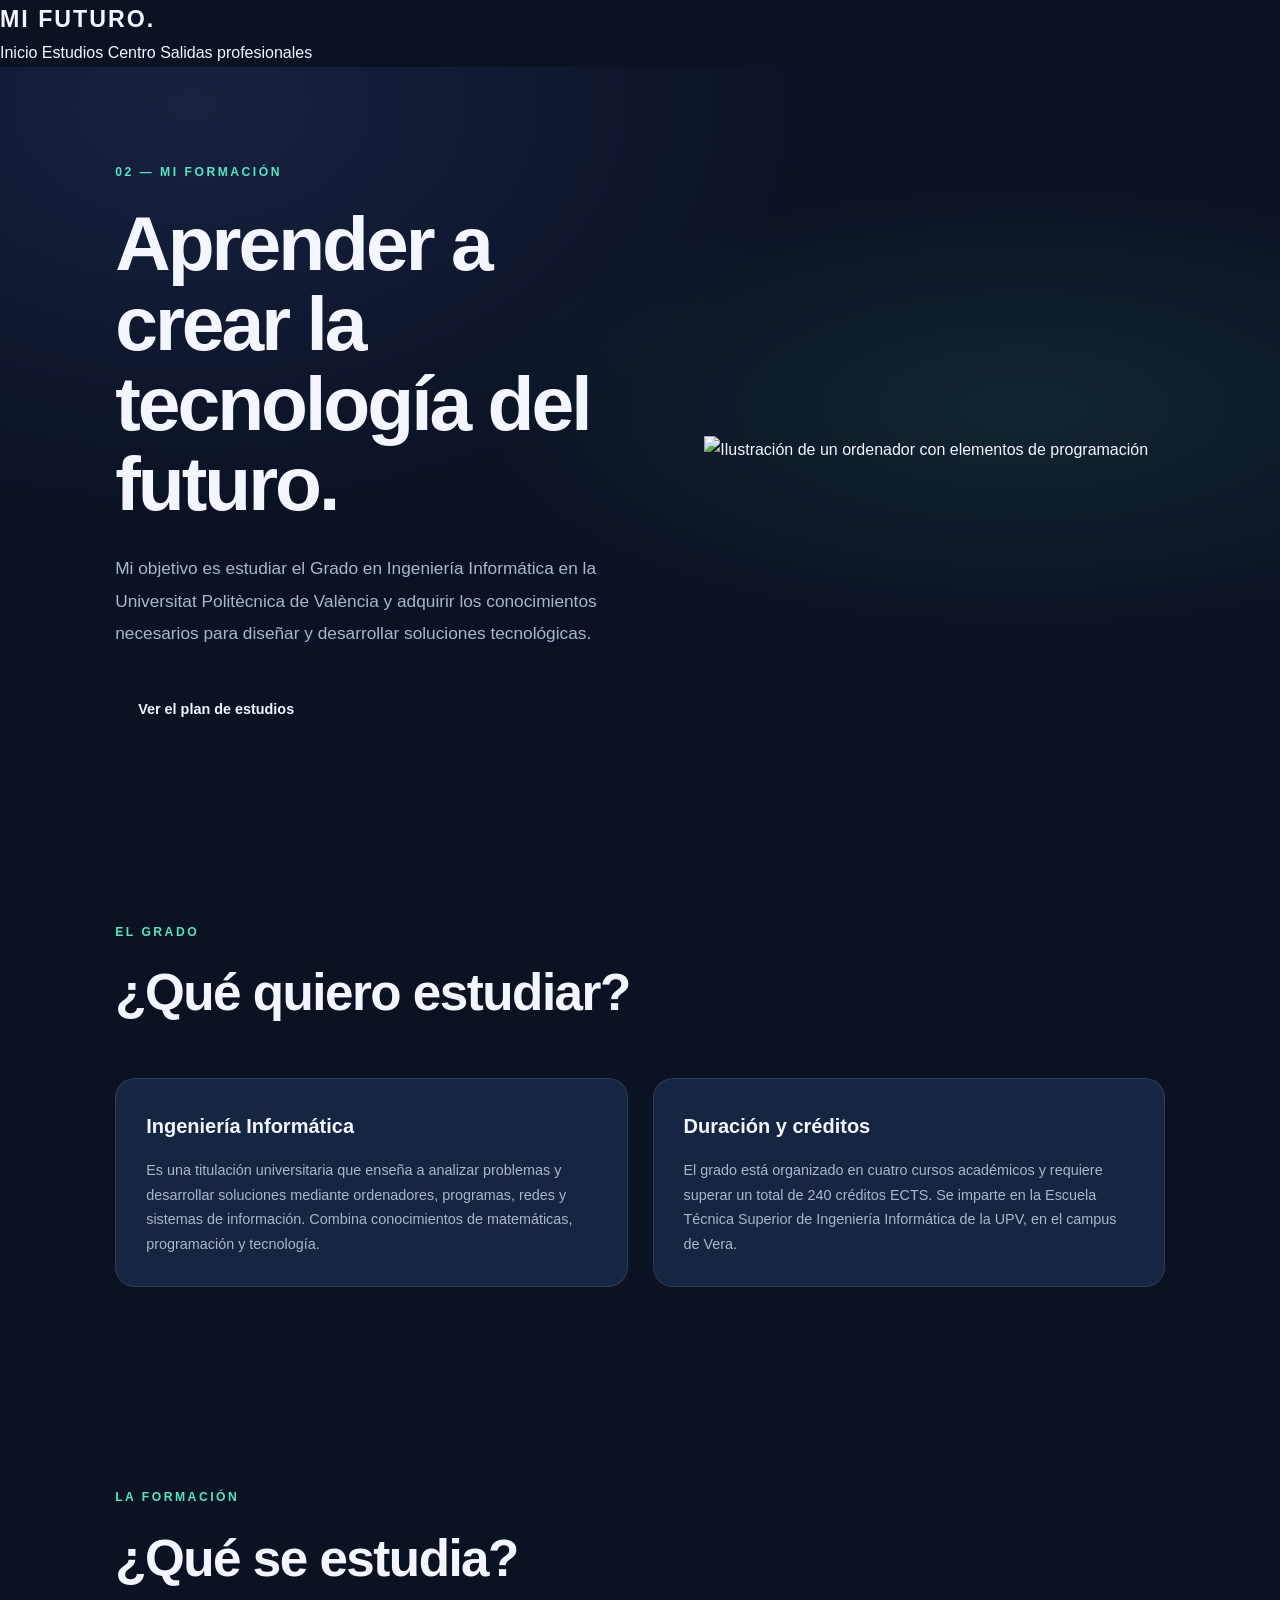
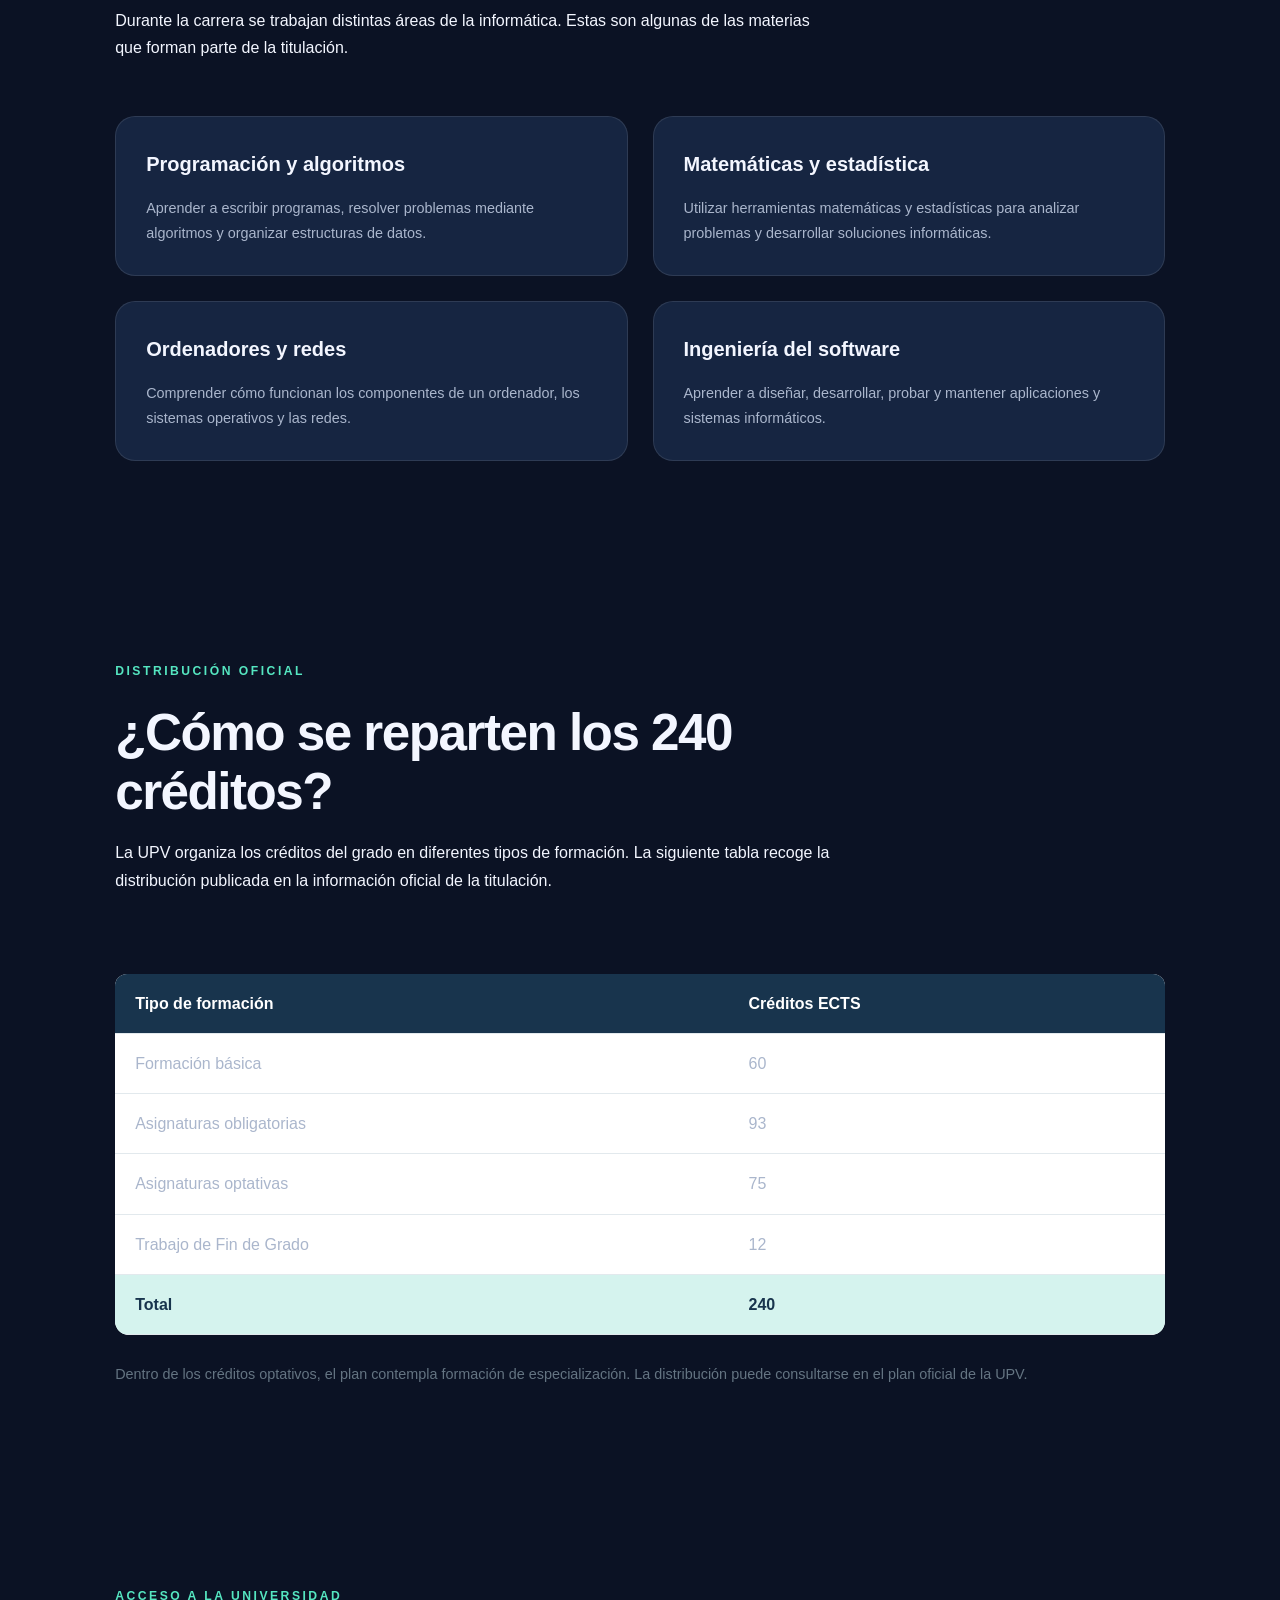
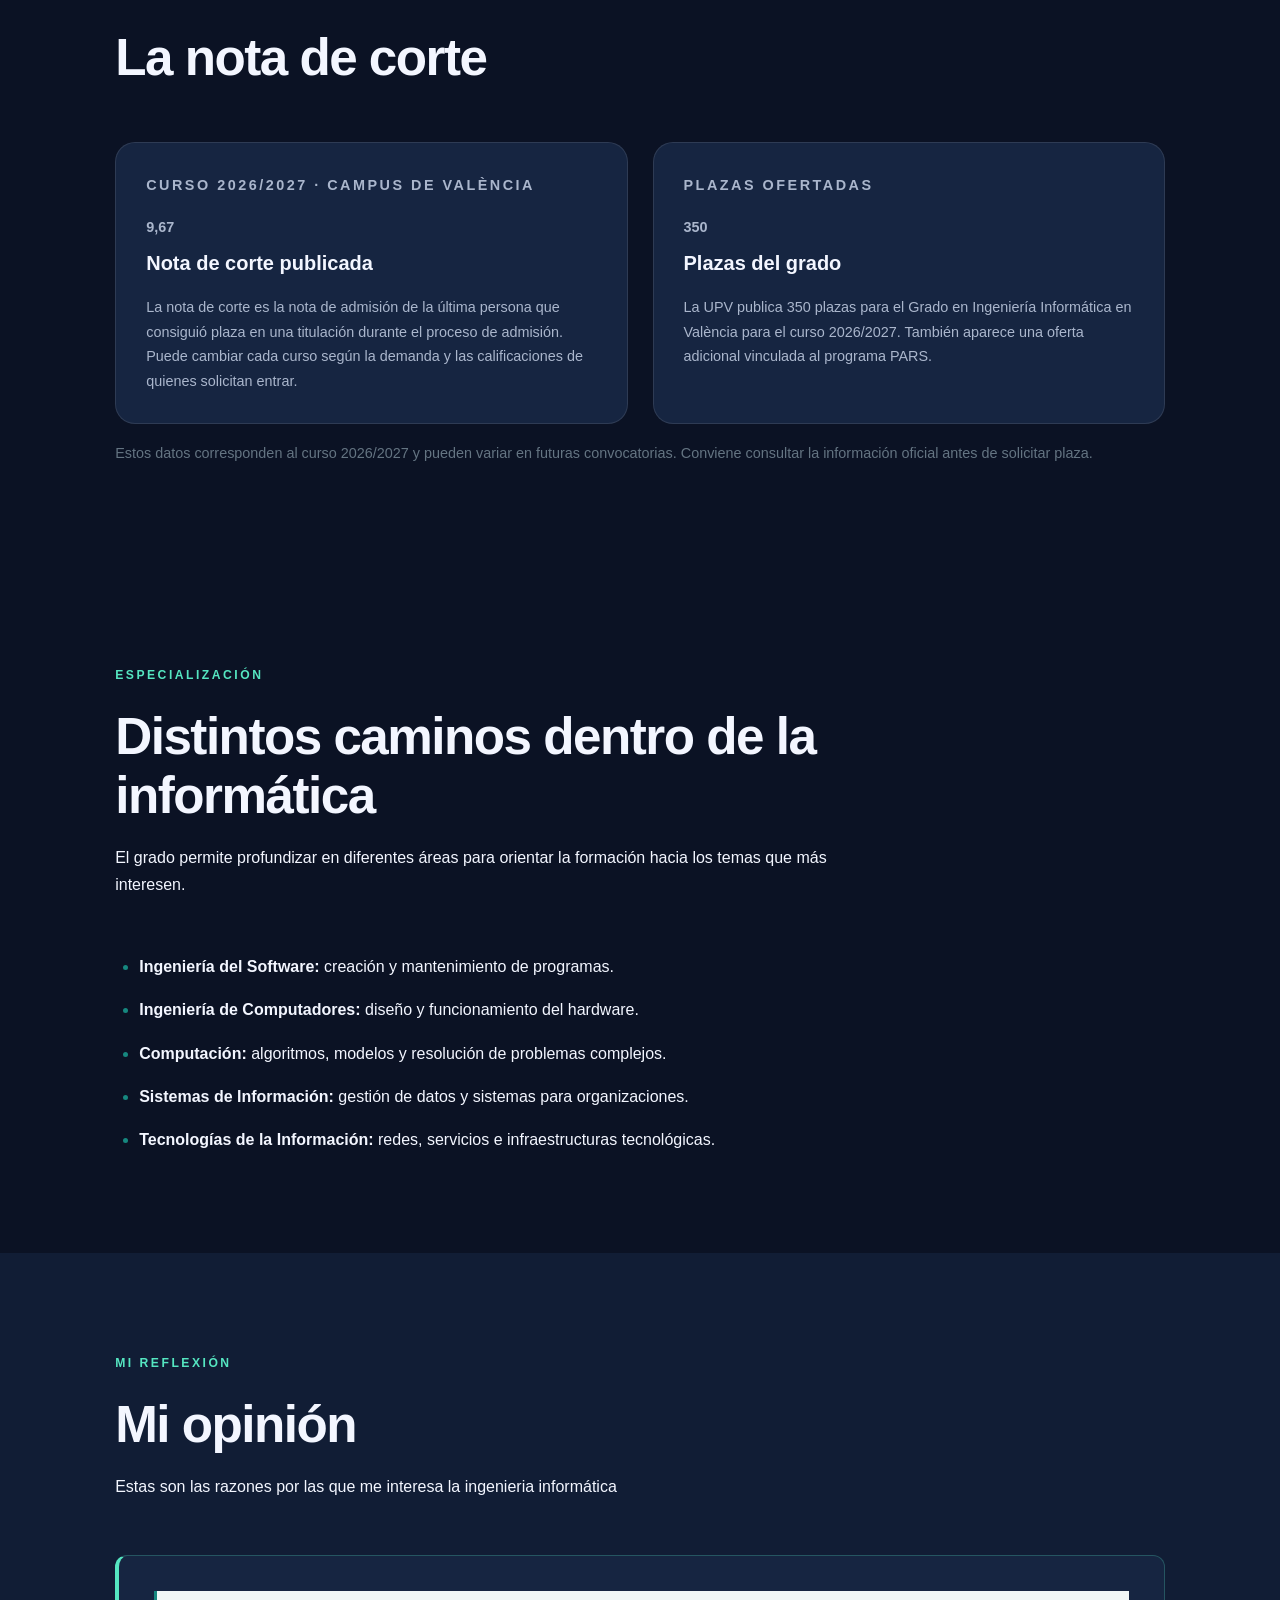
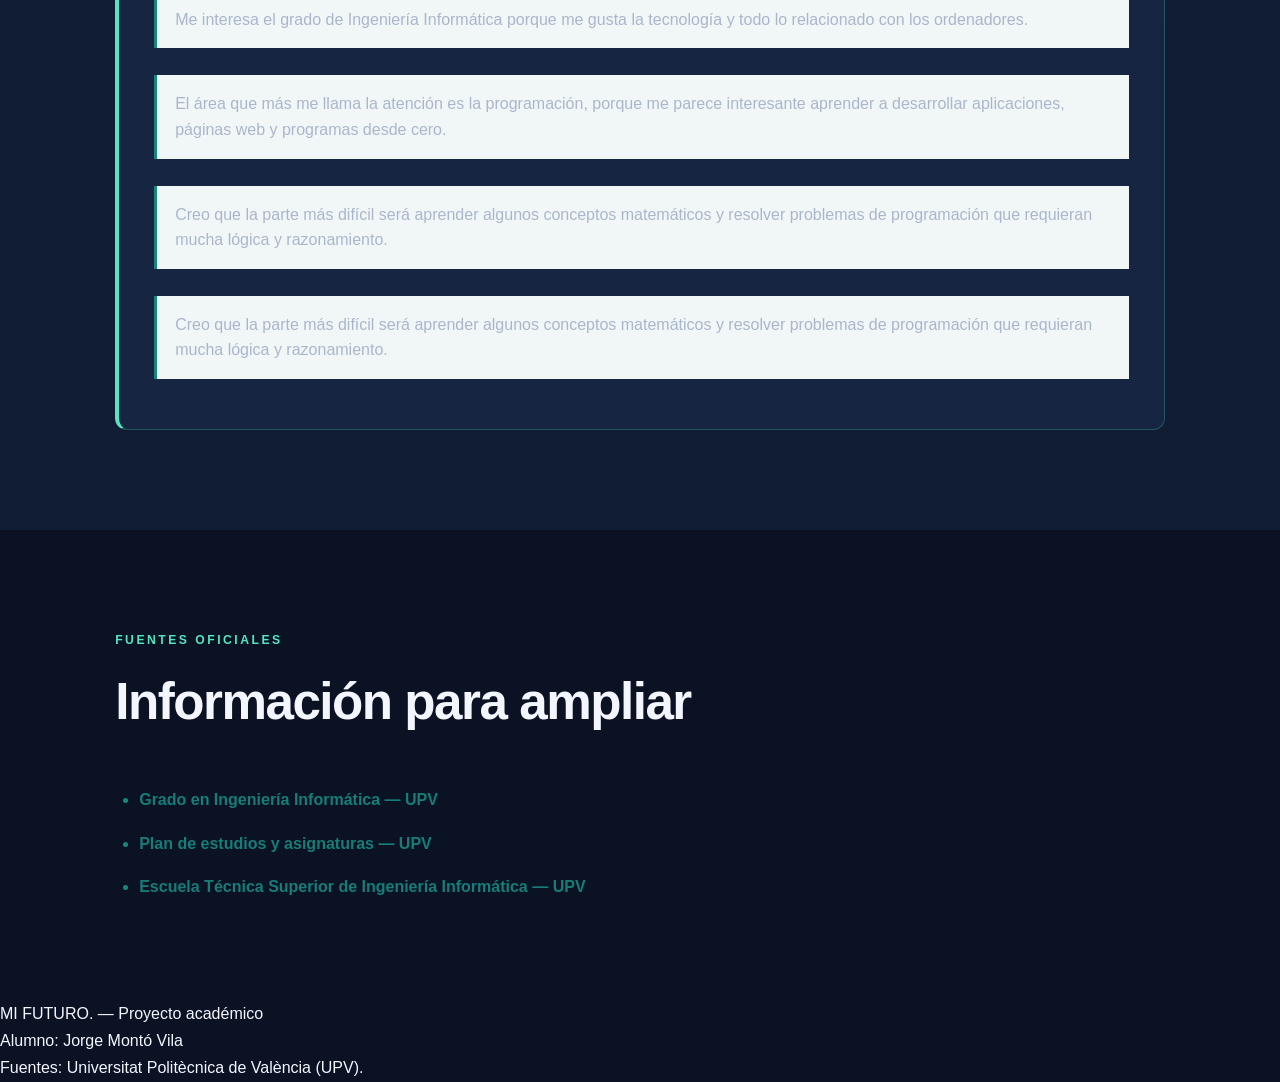
==== commit 47f67bf8: "Update estudios.html" ====
--- a/estudios.html
+++ b/estudios.html
@@ -231,16 +231,15 @@
                 <p class="eyebrow">MI REFLEXIÓN</p>
                 <h2>Mi opinión</h2>
                 <p>
-                    Este apartado debes completarlo tú con tu propia opinión.
-                    Escribe al menos cuatro líneas y explica tus razones.
+                    Estas son las razones por las que me interesa la ingenieria informática
                 </p>
             </div>
 
             <div class="opinion-writing">
-                <p>[Escribe aquí por qué te interesa este grado.]</p>
-                <p>[Explica qué asignatura o área te llama más la atención.]</p>
-                <p>[Cuenta qué parte de la carrera crees que te resultará más difícil.]</p>
-                <p>[Explica cómo imaginas tu futuro después de terminar los estudios.]</p>
+                <p>Me interesa el grado de Ingeniería Informática porque me gusta la tecnología y todo lo relacionado con los ordenadores. </p>
+                <p>El área que más me llama la atención es la programación, porque me parece interesante aprender a desarrollar aplicaciones, páginas web y programas desde cero.</p>
+                <p>Creo que la parte más difícil será aprender algunos conceptos matemáticos y resolver problemas de programación que requieran mucha lógica y razonamiento.</p>
+                <p>Creo que la parte más difícil será aprender algunos conceptos matemáticos y resolver problemas de programación que requieran mucha lógica y razonamiento.</p>
             </div>
         </section>
 
@@ -272,7 +271,7 @@
 
     <footer class="site-footer">
         <p>MI FUTURO. — Proyecto académico</p>
-        <p>Alumno: [ESCRIBE AQUÍ TU NOMBRE]</p>
+        <p>Alumno: Jorge Montó Vila</p>
         <p>Fuentes: Universitat Politècnica de València (UPV).</p>
     </footer>
 
